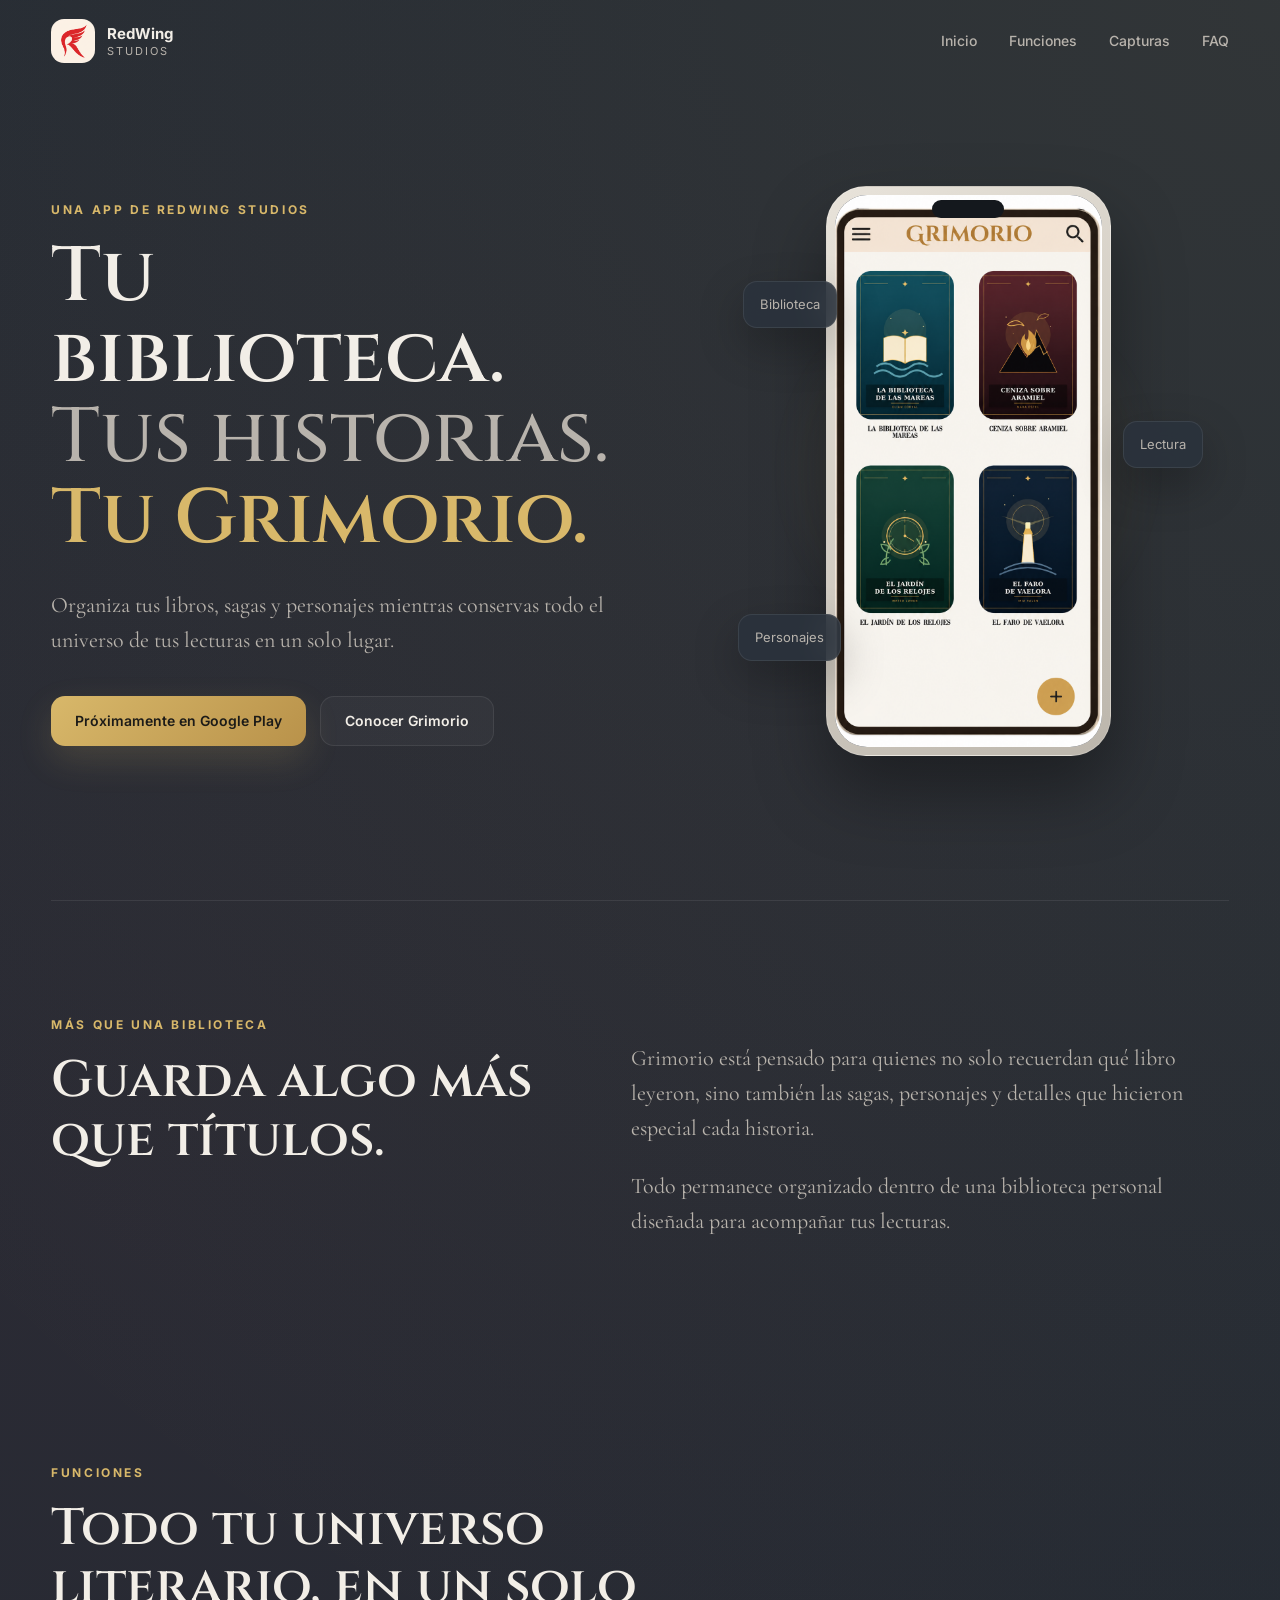
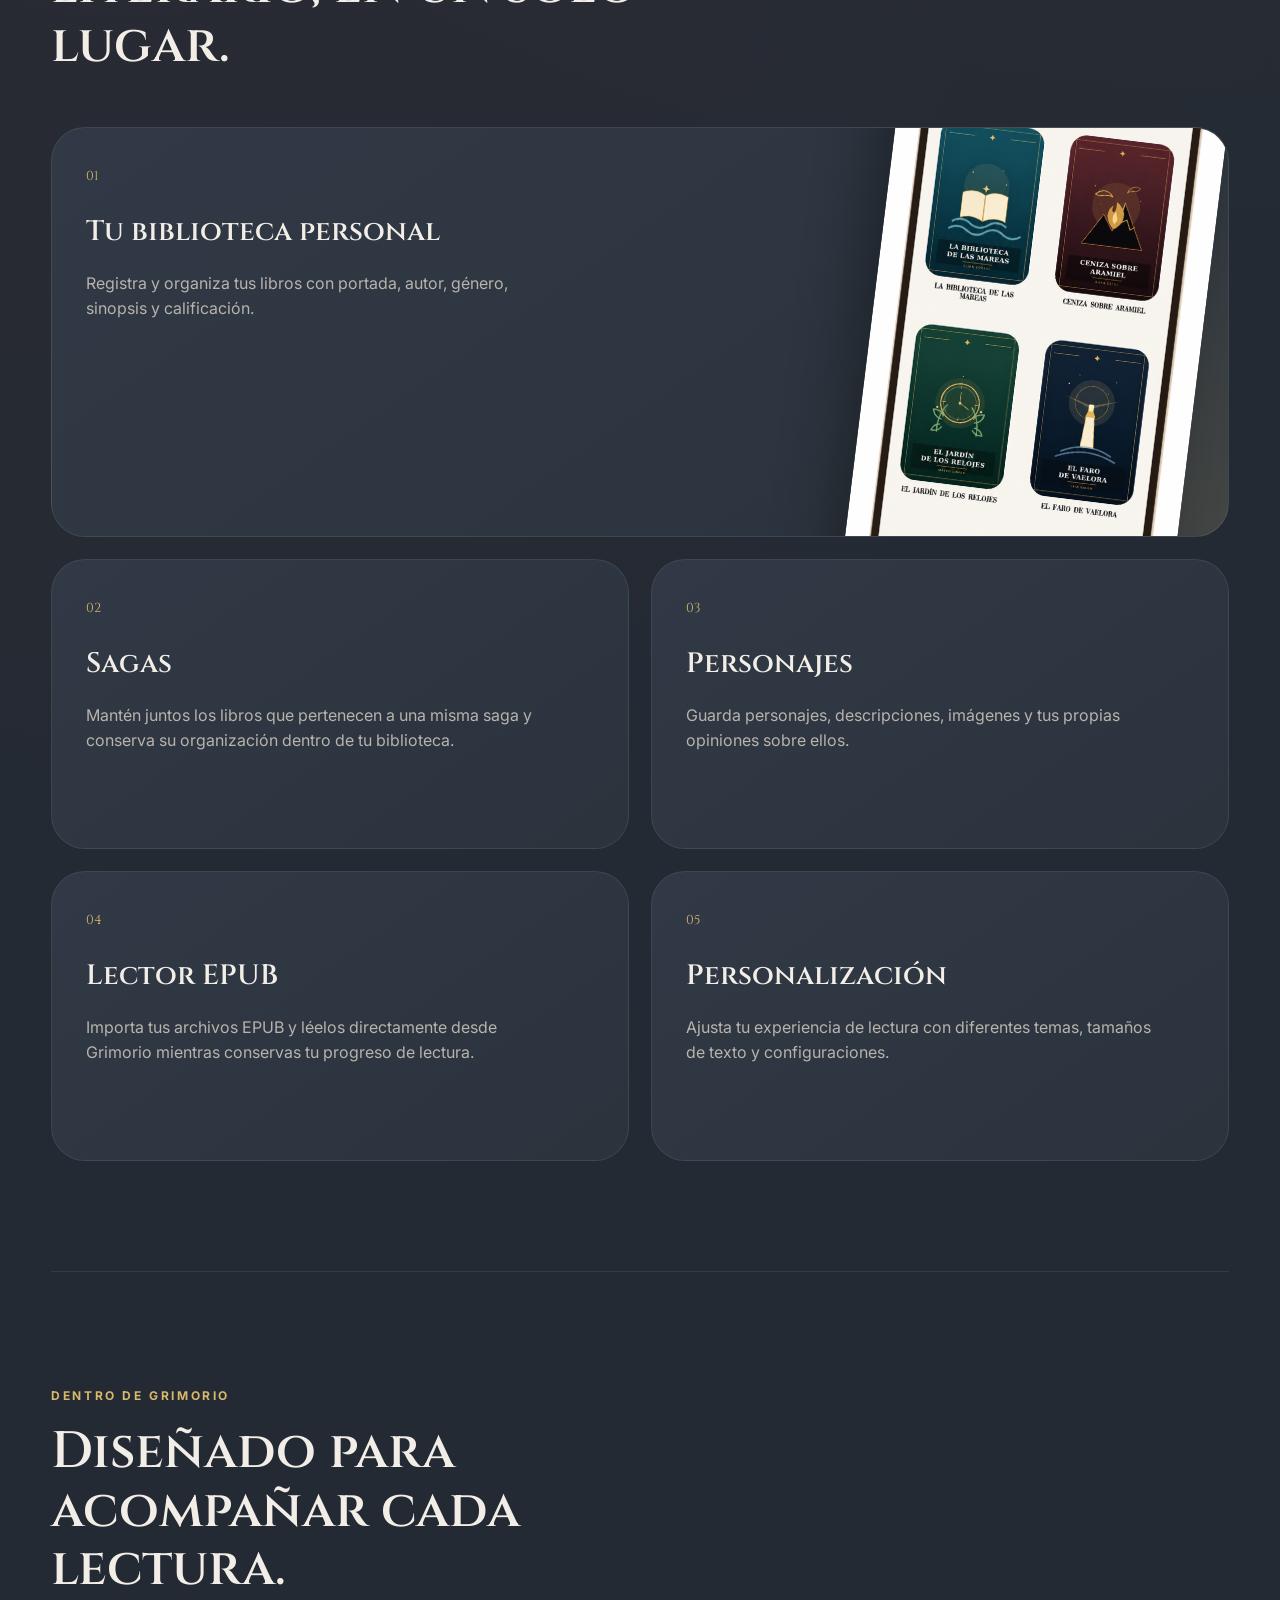
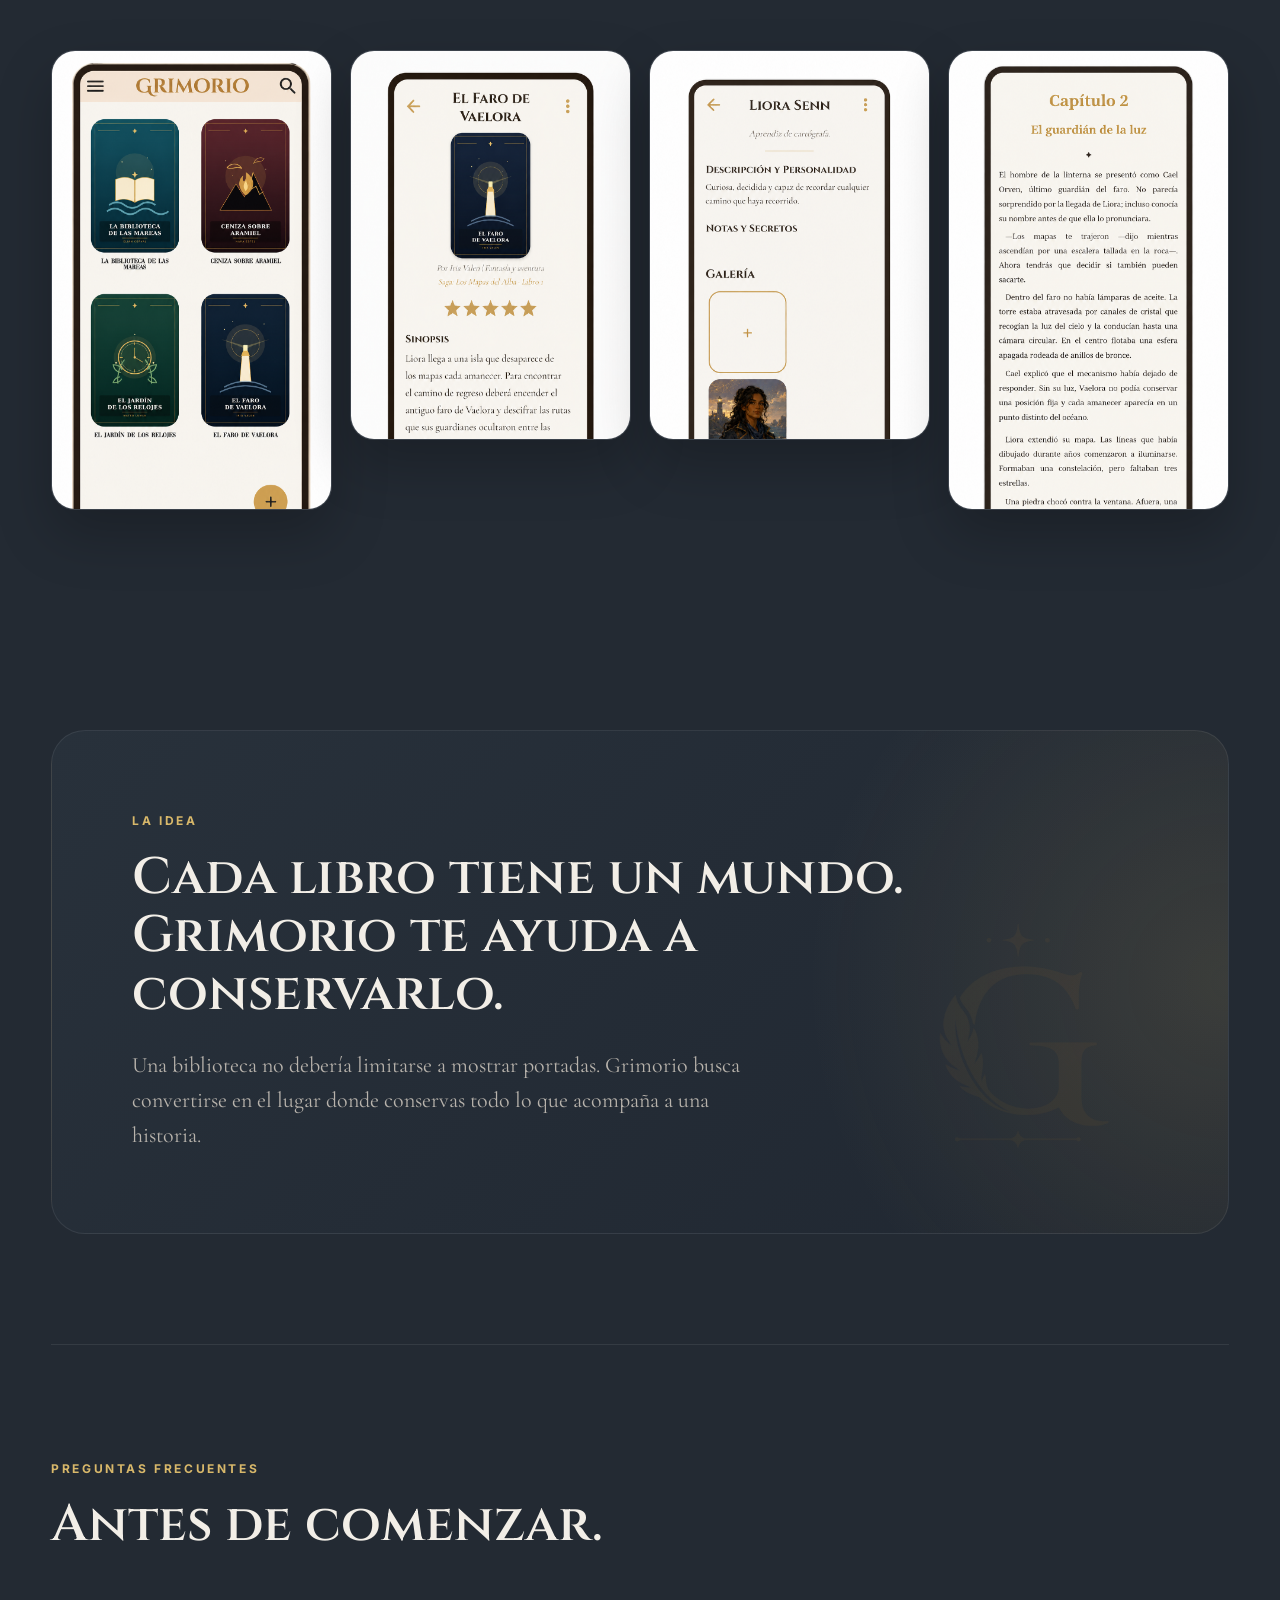
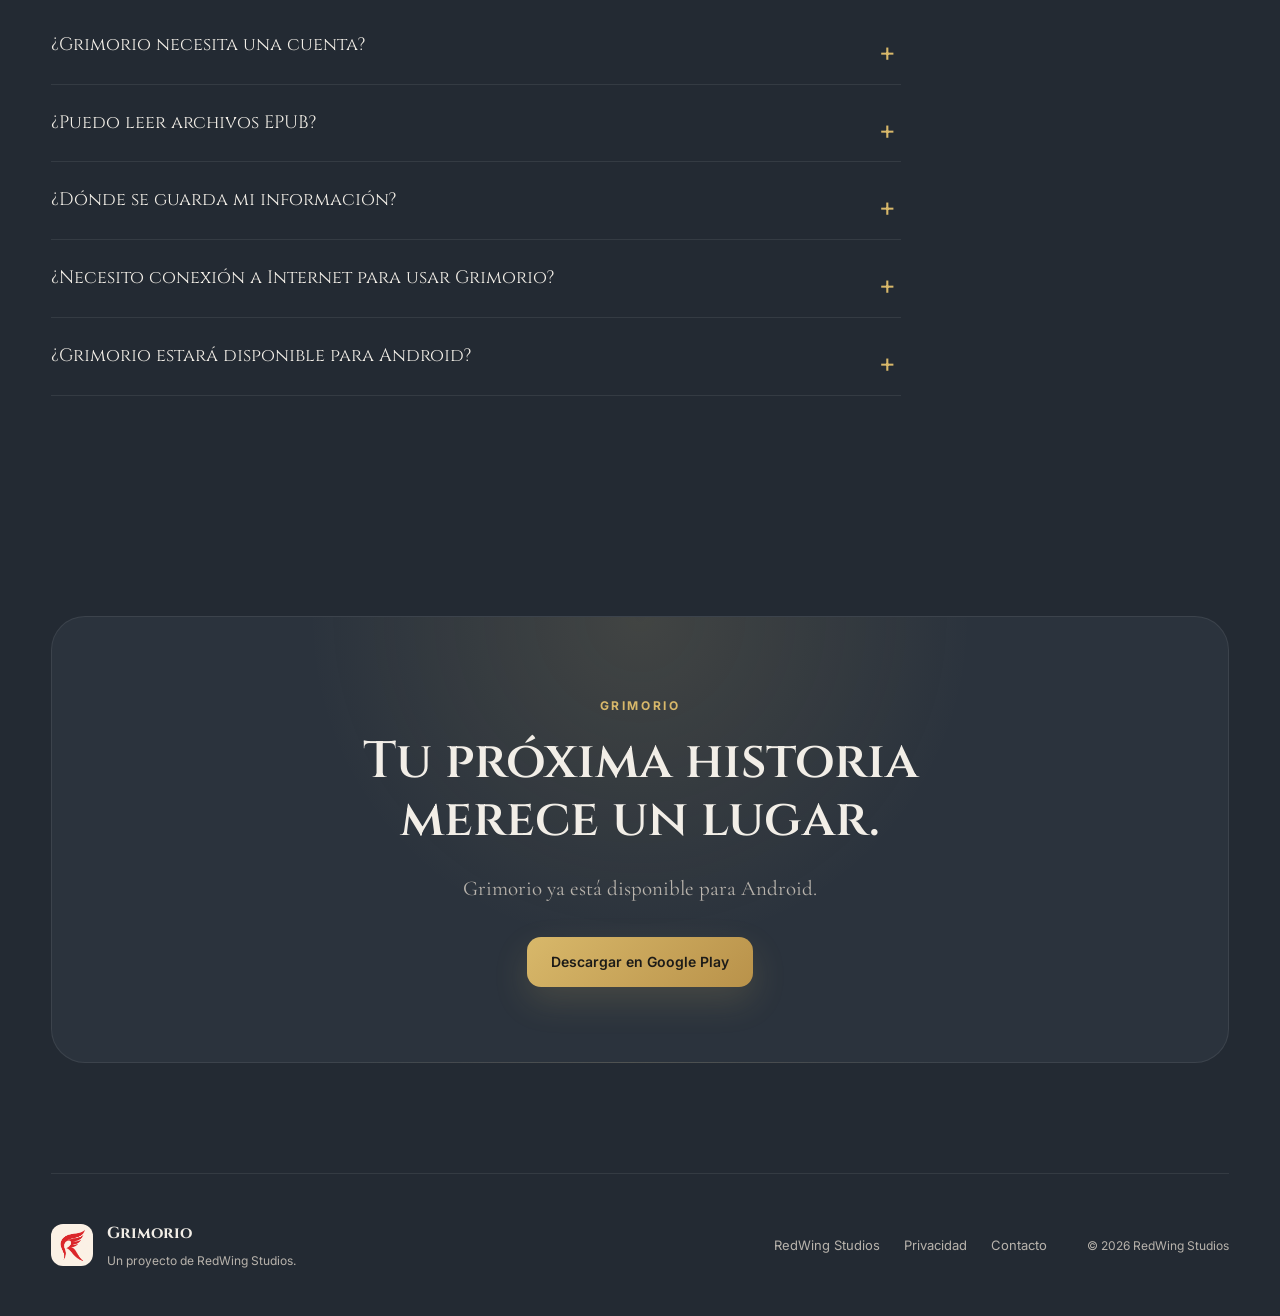
==== grimorio/index.html @ 54a21e0b "Primer commit v 1.0.1" ====
<!DOCTYPE html>
<html lang="es">

<head>

    <meta charset="UTF-8">

    <meta
        name="viewport"
        content="width=device-width, initial-scale=1.0"
    >

    <title>Grimorio | RedWing Studios</title>


    <!-- =========================
         SEO
    ========================= -->

    <meta
        name="description"
        content="Grimorio es una biblioteca personal y lector EPUB para Android. Organiza libros, sagas y personajes, guarda tu progreso de lectura, notas, marcadores y resaltados."
    >

    <meta
        name="theme-color"
        content="#232A33"
    >


    <!-- =========================
         OPEN GRAPH
         Se completará cuando
         tengamos la URL pública
    ========================= -->

    <meta
        property="og:title"
        content="Grimorio | RedWing Studios"
    >

    <meta
        property="og:description"
        content="Tu biblioteca personal para organizar libros, sagas y personajes y conservar el universo de tus lecturas."
    >

    <meta
        property="og:type"
        content="website"
    >

    <!--
    Cuando publiquemos la web:

    <meta
        property="og:url"
        content="https://TU-SITIO/grimorio/"
    >

    <meta
        property="og:image"
        content="https://TU-SITIO/src/grimorio_social.png"
    >
    -->


    <!-- =========================
         FAVICON
    ========================= -->

    <!--
    Si tu logo de Grimorio se llama diferente,
    cambia únicamente esta ruta.
    -->

    <link
        rel="icon"
        type="image/png"
        href="../src/icon_app.png"
    >


    <!-- =========================
         CSS
    ========================= -->

    <link
        rel="stylesheet"
        href="../css/grimorio.css"
    >


    <!-- =========================
         GOOGLE FONTS
    ========================= -->

    <link
        rel="preconnect"
        href="https://fonts.googleapis.com"
    >

    <link
        rel="preconnect"
        href="https://fonts.gstatic.com"
        crossorigin
    >

    <link
        href="https://fonts.googleapis.com/css2?family=Cinzel:wght@500;600;700&family=Cormorant+Garamond:wght@400;500;600&family=Inter:wght@400;500;600&display=swap"
        rel="stylesheet"
    >

</head>



<body>


<!-- =========================
     NAVBAR
========================= -->

<header class="grimorio-navbar">


    <a
        href="../index.html"
        class="studio-brand"
        aria-label="Volver a RedWing Studios"
    >

        <img
            src="../src/redwing_logo.png"
            alt="Logotipo de RedWing Studios"
        >


        <div>

            <span class="studio-name">
                RedWing
            </span>

            <span class="studio-subtitle">
                Studios
            </span>

        </div>

    </a>



    <nav
        class="grimorio-nav-links"
        id="grimorioNavigation"
        aria-label="Navegación de Grimorio"
    >

        <a href="#inicio">
            Inicio
        </a>

        <a href="#funciones">
            Funciones
        </a>

        <a href="#capturas">
            Capturas
        </a>

        <a href="#faq">
            FAQ
        </a>

    </nav>



    <button
        class="grimorio-menu-button"
        id="grimorioMenuButton"
        type="button"
        aria-label="Abrir menú"
        aria-controls="grimorioNavigation"
        aria-expanded="false"
    >
        ☰
    </button>


</header>



<main>


    <!-- =========================
         HERO
    ========================= -->

    <section
        class="grimorio-hero"
        id="inicio"
    >


        <div class="grimorio-hero-copy">


            <span class="grimorio-eyebrow">
                UNA APP DE REDWING STUDIOS
            </span>


            <h1>

                Tu biblioteca.

                <span>
                    Tus historias.
                </span>

                <strong>
                    Tu Grimorio.
                </strong>

            </h1>


            <p>
                Organiza tus libros, sagas y personajes mientras conservas
                todo el universo de tus lecturas en un solo lugar.
            </p>


            <div class="grimorio-actions">


                <!--
                Por ahora es un span y no un enlace.
                Así no manda al inicio al hacer clic.
                -->

                <span
                    class="grimorio-button primary coming-soon"
                    aria-label="Grimorio estará disponible próximamente en Google Play"
                >
                    Próximamente en Google Play
                </span>


                <a
                    href="#funciones"
                    class="grimorio-button secondary"
                >
                    Conocer Grimorio
                </a>


            </div>

        </div>



        <div class="grimorio-hero-visual">


            <div class="phone-frame">


                <div class="phone-screen">

                    <img
                        class="grimorio-screenshot"
                        src="../src/biblioteca_grimorio.png"
                        alt="Pantalla de biblioteca principal de Grimorio"
                    >

                </div>


            </div>



            <div
                class="floating-tag tag-library"
                aria-hidden="true"
            >
                Biblioteca
            </div>


            <div
                class="floating-tag tag-reading"
                aria-hidden="true"
            >
                Lectura
            </div>


            <div
                class="floating-tag tag-characters"
                aria-hidden="true"
            >
                Personajes
            </div>


        </div>


    </section>



    <!-- =========================
         INTRO
    ========================= -->

    <section class="grimorio-section intro-section">


        <div class="intro-grid">


            <div>


                <span class="grimorio-eyebrow">
                    MÁS QUE UNA BIBLIOTECA
                </span>


                <h2>
                    Guarda algo más
                    que títulos.
                </h2>


            </div>



            <div class="intro-copy">


                <p>
                    Grimorio está pensado para quienes no solo recuerdan
                    qué libro leyeron, sino también las sagas, personajes
                    y detalles que hicieron especial cada historia.
                </p>


                <p>
                    Todo permanece organizado dentro de una biblioteca
                    personal diseñada para acompañar tus lecturas.
                </p>


            </div>


        </div>


    </section>



    <!-- =========================
         FUNCIONES
    ========================= -->

    <section
        class="grimorio-section features-section"
        id="funciones"
    >


        <div class="section-heading">


            <span class="grimorio-eyebrow">
                FUNCIONES
            </span>


            <h2>
                Todo tu universo literario,
                en un solo lugar.
            </h2>


        </div>



        <div class="features-grid">


            <!-- BIBLIOTECA -->

            <article class="feature-card feature-main">


                <span class="feature-number">
                    01
                </span>


                <h3>
                    Tu biblioteca personal
                </h3>


                <p>
                    Registra y organiza tus libros con portada, autor,
                    género, sinopsis y calificación.
                </p>


                <div class="feature-image">

                    <img
                        src="../src/biblioteca_grimorio.png"
                        alt="Biblioteca personal de Grimorio"
                        loading="lazy"
                    >

                </div>


            </article>



            <!-- SAGAS -->

            <article class="feature-card">


                <span class="feature-number">
                    02
                </span>


                <h3>
                    Sagas
                </h3>


                <p>
                    Mantén juntos los libros que pertenecen a una misma saga
                    y conserva su organización dentro de tu biblioteca.
                </p>


            </article>



            <!-- PERSONAJES -->

            <article class="feature-card">


                <span class="feature-number">
                    03
                </span>


                <h3>
                    Personajes
                </h3>


                <p>
                    Guarda personajes, descripciones, imágenes y tus propias
                    opiniones sobre ellos.
                </p>


            </article>



            <!-- LECTOR EPUB -->

            <article class="feature-card">


                <span class="feature-number">
                    04
                </span>


                <h3>
                    Lector EPUB
                </h3>


                <p>
                    Importa tus archivos EPUB y léelos directamente desde
                    Grimorio mientras conservas tu progreso de lectura.
                </p>


            </article>



            <!-- PERSONALIZACIÓN -->

            <article class="feature-card">


                <span class="feature-number">
                    05
                </span>


                <h3>
                    Personalización
                </h3>


                <p>
                    Ajusta tu experiencia de lectura con diferentes temas,
                    tamaños de texto y configuraciones.
                </p>


            </article>


        </div>


    </section>



    <!-- =========================
         CAPTURAS
    ========================= -->

    <section
        class="grimorio-section screenshots-section"
        id="capturas"
    >


        <div class="section-heading">


            <span class="grimorio-eyebrow">
                DENTRO DE GRIMORIO
            </span>


            <h2>
                Diseñado para acompañar
                cada lectura.
            </h2>


        </div>



        <div class="screenshots-grid">


            <!-- BIBLIOTECA -->

            <figure class="screenshot-card tall">

                <img
                    src="../src/biblioteca_grimorio.png"
                    alt="Pantalla de biblioteca de Grimorio"
                    loading="lazy"
                >

            </figure>



            <!-- DETALLE DE LIBRO -->

            <figure class="screenshot-card">

                <img
                    src="../src/detalle_libro_grimorio.png"
                    alt="Pantalla de detalles de un libro en Grimorio"
                    loading="lazy"
                >

            </figure>



            <!-- PERSONAJES -->

            <figure class="screenshot-card">

                <img
                    src="../src/personajes_grimorio.png"
                    alt="Pantalla de personajes de Grimorio"
                    loading="lazy"
                >

            </figure>



            <!-- LECTOR EPUB -->

            <figure class="screenshot-card tall">

                <img
                    src="../src/lector_epub_grimorio.png"
                    alt="Lector EPUB de Grimorio"
                    loading="lazy"
                >

            </figure>


        </div>


    </section>



    <!-- =========================
         FILOSOFÍA
    ========================= -->

    <section class="grimorio-section philosophy-section">


        <div class="philosophy-box">


            <span class="grimorio-eyebrow">
                LA IDEA
            </span>


            <h2>
                Cada libro tiene un mundo.
                Grimorio te ayuda a conservarlo.
            </h2>


            <p>
                Una biblioteca no debería limitarse a mostrar portadas.
                Grimorio busca convertirse en el lugar donde conservas
                todo lo que acompaña a una historia.
            </p>


        </div>


    </section>



    <!-- =========================
         FAQ
    ========================= -->

    <section
        class="grimorio-section faq-section"
        id="faq"
    >


        <div class="section-heading">


            <span class="grimorio-eyebrow">
                PREGUNTAS FRECUENTES
            </span>


            <h2>
                Antes de comenzar.
            </h2>


        </div>



        <div class="faq-list">


            <details>

                <summary>
                    ¿Grimorio necesita una cuenta?
                </summary>

                <p>
                    No. Grimorio funciona de manera local y actualmente
                    no requiere crear una cuenta.
                </p>

            </details>



            <details>

                <summary>
                    ¿Puedo leer archivos EPUB?
                </summary>

                <p>
                    Sí. Puedes importar archivos EPUB y utilizarlos
                    directamente dentro del lector de Grimorio.
                </p>

            </details>



            <details>

                <summary>
                    ¿Dónde se guarda mi información?
                </summary>

                <p>
                    La biblioteca, los libros, personajes, notas, marcadores,
                    resaltados y demás información creada en Grimorio se
                    almacenan principalmente de forma local en tu dispositivo.
                </p>

            </details>



            <details>

                <summary>
                    ¿Necesito conexión a Internet para usar Grimorio?
                </summary>

                <p>
                    Las funciones principales de tu biblioteca y lector
                    funcionan con la información almacenada localmente.
                    Algunas funciones o servicios externos pueden requerir
                    conexión a Internet.
                </p>

            </details>



            <details>

                <summary>
                    ¿Grimorio estará disponible para Android?
                </summary>

                <p>
                    Sí. Grimorio está desarrollado inicialmente para Android.
                </p>

            </details>


        </div>


    </section>



    <!-- =========================
         CTA FINAL
    ========================= -->

    <section class="grimorio-section final-cta">


        <div class="final-cta-box">


            <span class="grimorio-eyebrow">
                GRIMORIO
            </span>


            <h2>
                Tu próxima historia
                merece un lugar.
            </h2>


            <p>
                Grimorio ya está disponible para Android.
            </p>


            <a
    href="https://play.google.com/store/apps/details?id=com.grimorio.redwingstudios"
    class="grimorio-button primary"
    target="_blank"
    rel="noopener noreferrer"
>
    Descargar en Google Play
</a>


        </div>


    </section>


</main>



<!-- =========================
     FOOTER
========================= -->

<footer class="grimorio-footer">


    <div class="grimorio-footer-brand">


        <a
            href="../index.html"
            aria-label="Ir a RedWing Studios"
        >

            <img
                src="../src/redwing_logo.png"
                alt="Logotipo de RedWing Studios"
                loading="lazy"
            >

        </a>


        <div>

            <strong>
                Grimorio
            </strong>

            <p>
                Un proyecto de RedWing Studios.
            </p>

        </div>


    </div>



    <div class="grimorio-footer-links">


        <a href="../index.html">
            RedWing Studios
        </a>


        <a href="../privacidad/grimorio.html">
            Privacidad
        </a>


        <a href="mailto:redwingstudios805@gmail.com">
            Contacto
        </a>


    </div>



    <p class="grimorio-copyright">
        © 2026 RedWing Studios
    </p>


</footer>



<script src="../js/main.js"></script>


</body>

</html>
---- css/grimorio.css ----
/* =========================
   VARIABLES
========================= */

:root {
    --grimorio-bg-main: #232a33;
    --grimorio-bg-secondary: #2b333d;
    --grimorio-bg-card: #303945;
    --grimorio-bg-deep: #1a2027;

    --grimorio-text-main: #f2eee7;
    --grimorio-text-secondary: #b8b3ac;

    --grimorio-gold: #d8b86a;
    --grimorio-gold-dark: #b9924a;
    --grimorio-gold-soft: rgba(216, 184, 106, 0.14);

    --grimorio-red: #9f2f3f;

    --grimorio-border: rgba(255, 255, 255, 0.08);

    --grimorio-radius-small: 14px;
    --grimorio-radius-medium: 22px;
    --grimorio-radius-large: 34px;

    --grimorio-max-width: 1180px;

    --grimorio-transition: 0.3s ease;
}


/* =========================
   RESET
========================= */

* {
    margin: 0;
    padding: 0;
    box-sizing: border-box;
}

html {
    scroll-behavior: smooth;
}

body {
    min-height: 100vh;

    overflow-x: hidden;

    font-family: "Inter", sans-serif;

    color: var(--grimorio-text-main);

    background:
        radial-gradient(
            circle at top right,
            rgba(216, 184, 106, 0.08),
            transparent 30%
        ),
        radial-gradient(
            circle at 10% 20%,
            rgba(159, 47, 63, 0.06),
            transparent 28%
        ),
        var(--grimorio-bg-main);

    line-height: 1.6;
}

a {
    text-decoration: none;
    color: inherit;
}

img {
    display: block;
    max-width: 100%;
}

button {
    font-family: inherit;
}

a,
button {
    -webkit-tap-highlight-color: transparent;
}


/* =========================
   ACCESIBILIDAD
========================= */

a:focus-visible,
button:focus-visible,
summary:focus-visible {
    outline: 2px solid var(--grimorio-gold);
    outline-offset: 4px;
}

section {
    scroll-margin-top: 30px;
}


/* =========================
   NAVBAR
========================= */

.grimorio-navbar {
    width: min(92%, var(--grimorio-max-width));
    height: 82px;

    margin: 0 auto;

    display: flex;
    align-items: center;
    justify-content: space-between;

    position: relative;

    z-index: 100;
}


/* =========================
   REDWING BRAND
========================= */

.studio-brand {
    display: flex;
    align-items: center;

    gap: 12px;
}

.studio-brand img {
    width: 44px;
    height: 44px;

    flex-shrink: 0;

    object-fit: contain;

    border-radius: 13px;
}

.studio-brand > div {
    display: flex;
    flex-direction: column;

    line-height: 1;
}

.studio-name {
    font-size: 15px;
    font-weight: 700;
}

.studio-subtitle {
    margin-top: 5px;

    color: var(--grimorio-text-secondary);

    font-size: 11px;

    letter-spacing: 2px;

    text-transform: uppercase;
}


/* =========================
   NAV LINKS
========================= */

.grimorio-nav-links {
    display: flex;
    align-items: center;

    gap: 32px;
}

.grimorio-nav-links a {
    position: relative;

    color: var(--grimorio-text-secondary);

    font-size: 14px;
    font-weight: 500;

    transition:
        color var(--grimorio-transition);
}

.grimorio-nav-links a:hover {
    color: var(--grimorio-gold);
}

.grimorio-nav-links a::after {
    content: "";

    width: 0;
    height: 1px;

    position: absolute;

    left: 0;
    bottom: -5px;

    background: var(--grimorio-gold);

    transition:
        width var(--grimorio-transition);
}

.grimorio-nav-links a:hover::after {
    width: 100%;
}


/* =========================
   MOBILE MENU BUTTON
========================= */

.grimorio-menu-button {
    width: 42px;
    height: 42px;

    display: none;

    justify-content: center;
    align-items: center;

    border: 1px solid transparent;

    border-radius: 12px;

    background: transparent;

    color: var(--grimorio-text-main);

    font-size: 25px;

    cursor: pointer;

    transition:
        background var(--grimorio-transition),
        border-color var(--grimorio-transition);
}

.grimorio-menu-button:hover {
    background: rgba(255, 255, 255, 0.04);

    border-color: var(--grimorio-border);
}


/* =========================
   HERO
========================= */

.grimorio-hero {
    width: min(92%, var(--grimorio-max-width));

    min-height: calc(100vh - 82px);

    margin: 0 auto;

    display: grid;
    grid-template-columns: 1.05fr 0.95fr;

    align-items: center;

    gap: 80px;

    padding: 70px 0 110px;
}


/* =========================
   HERO COPY
========================= */

.grimorio-hero-copy {
    max-width: 650px;
}

.grimorio-eyebrow {
    display: inline-block;

    margin-bottom: 18px;

    color: var(--grimorio-gold);

    font-size: 12px;
    font-weight: 700;

    letter-spacing: 2.6px;
}

.grimorio-hero h1 {
    font-family: "Cinzel", serif;

    font-size: clamp(48px, 6vw, 78px);

    line-height: 1.05;

    font-weight: 600;
}

.grimorio-hero h1 span {
    display: block;

    color: var(--grimorio-text-secondary);

    font-weight: 500;
}

.grimorio-hero h1 strong {
    display: block;

    color: var(--grimorio-gold);

    font-weight: 600;
}

.grimorio-hero-copy > p {
    max-width: 590px;

    margin-top: 28px;

    color: var(--grimorio-text-secondary);

    font-family: "Cormorant Garamond", serif;

    font-size: 22px;
}


/* =========================
   BUTTONS
========================= */

.grimorio-actions {
    display: flex;
    flex-wrap: wrap;

    gap: 14px;

    margin-top: 38px;
}

.grimorio-button {
    min-height: 50px;

    padding: 0 24px;

    display: inline-flex;
    justify-content: center;
    align-items: center;

    border-radius: 14px;

    font-size: 14px;
    font-weight: 600;

    transition:
        transform var(--grimorio-transition),
        background var(--grimorio-transition),
        border-color var(--grimorio-transition),
        box-shadow var(--grimorio-transition);
}

.grimorio-button.primary {
    color: #1c1b18;

    background:
        linear-gradient(
            135deg,
            var(--grimorio-gold),
            var(--grimorio-gold-dark)
        );

    box-shadow:
        0 14px 35px rgba(216, 184, 106, 0.16);
}

a.grimorio-button.primary:hover {
    transform: translateY(-3px);

    box-shadow:
        0 18px 42px rgba(216, 184, 106, 0.24);
}

.grimorio-button.secondary {
    border: 1px solid var(--grimorio-border);

    background: rgba(255, 255, 255, 0.03);

    color: var(--grimorio-text-main);
}

.grimorio-button.secondary:hover {
    background: rgba(255, 255, 255, 0.07);

    border-color: rgba(255, 255, 255, 0.13);
}


/* Botón visual mientras Grimorio no esté publicado */

.coming-soon {
    cursor: default;
    user-select: none;
}


/* =========================
   HERO VISUAL
========================= */

.grimorio-hero-visual {
    width: 100%;
    max-width: 520px;

    min-height: 620px;

    margin: 0 auto;

    position: relative;

    display: flex;
    justify-content: center;
    align-items: center;
}


/* GLOW */

.grimorio-hero-visual::before {
    content: "";

    width: 390px;
    height: 390px;

    position: absolute;

    border-radius: 50%;

    background:
        radial-gradient(
            circle,
            rgba(216, 184, 106, 0.18),
            rgba(216, 184, 106, 0.05) 45%,
            transparent 70%
        );

    filter: blur(8px);

    pointer-events: none;
}


/* =========================
   PHONE
========================= */

.phone-frame {
    width: 285px;
    height: 570px;

    padding: 8px;

    position: relative;

    z-index: 2;

    border-radius: 40px;

    background:
        linear-gradient(
            145deg,
            #e8e3da,
            #bcb6ac
        );

    border:
        1px solid rgba(255, 255, 255, 0.16);

    box-shadow:
        0 35px 70px rgba(0, 0, 0, 0.35);
}


/* Cámara / bocina superior */

.phone-frame::before {
    content: "";

    width: 72px;
    height: 18px;

    position: absolute;

    top: 13px;
    left: 50%;

    transform: translateX(-50%);

    z-index: 4;

    border-radius: 999px;

    background: #14181d;
}

.phone-screen {
    width: 100%;
    height: 100%;

    overflow: hidden;

    border-radius: 32px;

    background: var(--grimorio-bg-secondary);
}

.grimorio-screenshot {
    width: 100%;
    height: 100%;

    object-fit: cover;
    object-position: top center;
}


/* =========================
   FLOATING TAGS
========================= */

.floating-tag {
    position: absolute;

    z-index: 3;

    padding: 12px 16px;

    border-radius: 14px;

    color: var(--grimorio-text-secondary);

    background:
        rgba(43, 51, 61, 0.86);

    backdrop-filter: blur(16px);
    -webkit-backdrop-filter: blur(16px);

    border:
        1px solid var(--grimorio-border);

    box-shadow:
        0 18px 45px rgba(0, 0, 0, 0.26);

    font-size: 13px;
}

.tag-library {
    top: 120px;
    left: 35px;
}

.tag-reading {
    top: 260px;
    right: 25px;
}

.tag-characters {
    left: 30px;
    bottom: 120px;
}


/* =========================
   GENERAL SECTIONS
========================= */

.grimorio-section {
    width: min(92%, var(--grimorio-max-width));

    margin: 0 auto;

    padding: 110px 0;
}

.section-heading {
    max-width: 710px;

    margin-bottom: 52px;
}

.section-heading h2,
.intro-grid h2,
.philosophy-box h2,
.final-cta-box h2 {
    font-family: "Cinzel", serif;

    font-size: clamp(35px, 4vw, 54px);

    line-height: 1.14;

    font-weight: 600;
}


/* =========================
   INTRO
========================= */

.intro-section {
    border-top:
        1px solid var(--grimorio-border);
}

.intro-grid {
    display: grid;

    grid-template-columns:
        0.9fr 1.1fr;

    gap: 90px;

    align-items: start;
}

.intro-copy {
    padding-top: 30px;
}

.intro-copy p {
    color: var(--grimorio-text-secondary);

    font-family:
        "Cormorant Garamond",
        serif;

    font-size: 22px;
}

.intro-copy p + p {
    margin-top: 22px;
}


/* =========================
   FEATURES
========================= */

.features-grid {
    display: grid;

    grid-template-columns:
        repeat(2, 1fr);

    gap: 22px;
}

.feature-card {
    min-height: 290px;

    position: relative;

    padding: 34px;

    overflow: hidden;

    border-radius:
        var(--grimorio-radius-large);

    border:
        1px solid var(--grimorio-border);

    background:
        linear-gradient(
            145deg,
            var(--grimorio-bg-card),
            var(--grimorio-bg-secondary)
        );

    transition:
        transform var(--grimorio-transition),
        border-color var(--grimorio-transition);
}

.feature-card:hover {
    transform: translateY(-5px);

    border-color:
        rgba(216, 184, 106, 0.19);
}

.feature-main {
    grid-column: span 2;

    min-height: 410px;

    background:
        radial-gradient(
            circle at bottom right,
            rgba(216, 184, 106, 0.14),
            transparent 35%
        ),
        linear-gradient(
            145deg,
            var(--grimorio-bg-card),
            var(--grimorio-bg-secondary)
        );
}

.feature-number {
    color: var(--grimorio-gold);

    font-family: "Cinzel", serif;

    font-size: 13px;
}

.feature-card h3 {
    margin-top: 22px;

    font-family: "Cinzel", serif;

    font-size: 28px;
    font-weight: 600;
}

.feature-card p {
    max-width: 480px;

    margin-top: 16px;

    color: var(--grimorio-text-secondary);
}


/* =========================
   FEATURE IMAGE
========================= */

.feature-image {
    width: 330px;

    position: absolute;

    right: 28px;
    bottom: -100px;

    overflow: hidden;

    transform: rotate(7deg);

    border-radius: 28px;

    box-shadow:
        -20px 30px 55px rgba(0, 0, 0, 0.32);
}

.feature-image img {
    width: 100%;
    height: auto;
}


/* =========================
   SCREENSHOTS
========================= */

.screenshots-section {
    border-top:
        1px solid var(--grimorio-border);
}

.screenshots-grid {
    display: grid;

    grid-template-columns:
        repeat(4, 1fr);

    gap: 18px;

    align-items: start;
}

.screenshot-card {
    height: 390px;

    margin: 0;

    overflow: hidden;

    border-radius: 24px;

    border:
        1px solid var(--grimorio-border);

    background:
        var(--grimorio-bg-secondary);

    box-shadow:
        0 25px 55px rgba(0, 0, 0, 0.22);

    transition:
        transform var(--grimorio-transition),
        border-color var(--grimorio-transition);
}

.screenshot-card:hover {
    transform: translateY(-5px);

    border-color:
        rgba(216, 184, 106, 0.18);
}

.screenshot-card.tall {
    height: 460px;
}

.screenshot-card img {
    width: 100%;
    height: 100%;

    object-fit: cover;
    object-position: top center;
}


/* =========================
   PHILOSOPHY
========================= */

.philosophy-box {
    min-height: 470px;

    padding: 80px;

    display: flex;
    flex-direction: column;
    justify-content: center;

    position: relative;

    overflow: hidden;

    border-radius:
        var(--grimorio-radius-large);

    border:
        1px solid var(--grimorio-border);

    background:
        radial-gradient(
            circle at right,
            rgba(216, 184, 106, 0.14),
            transparent 35%
        ),
        linear-gradient(
            135deg,
            #28313b,
            #202731
        );
}


/* Logo decorativo */

.philosophy-box::after {
    content: "";

    width: 330px;
    height: 330px;

    position: absolute;

    right: 45px;
    bottom: 25px;

    background-image:
        url("../src/icon_app.png");

    background-size: contain;
    background-position: center;
    background-repeat: no-repeat;

    opacity: 0.06;

    pointer-events: none;
}

.philosophy-box h2 {
    max-width: 800px;

    position: relative;

    z-index: 2;
}

.philosophy-box p {
    max-width: 650px;

    margin-top: 24px;

    position: relative;

    z-index: 2;

    color: var(--grimorio-text-secondary);

    font-family:
        "Cormorant Garamond",
        serif;

    font-size: 22px;
}

.philosophy-box .grimorio-eyebrow {
    position: relative;

    z-index: 2;
}


/* =========================
   FAQ
========================= */

.faq-section {
    border-top:
        1px solid var(--grimorio-border);
}

.faq-list {
    max-width: 850px;
}

.faq-list details {
    border-bottom:
        1px solid var(--grimorio-border);
}

.faq-list summary {
    padding: 24px 45px 24px 0;

    position: relative;

    cursor: pointer;

    list-style: none;

    font-family: "Cinzel", serif;

    font-size: 18px;
}

.faq-list summary::-webkit-details-marker {
    display: none;
}

.faq-list summary::after {
    content: "+";

    position: absolute;

    right: 5px;

    color: var(--grimorio-gold);

    font-family: "Inter", sans-serif;

    font-size: 26px;

    transition:
        transform var(--grimorio-transition);
}

.faq-list details[open] summary::after {
    transform: rotate(45deg);
}

.faq-list details p {
    max-width: 680px;

    padding: 0 0 24px;

    color:
        var(--grimorio-text-secondary);
}


/* =========================
   FINAL CTA
========================= */

.final-cta-box {
    padding: 75px;

    text-align: center;

    border-radius:
        var(--grimorio-radius-large);

    border:
        1px solid var(--grimorio-border);

    background:
        radial-gradient(
            circle at center top,
            rgba(216, 184, 106, 0.13),
            transparent 45%
        ),
        var(--grimorio-bg-secondary);
}

.final-cta-box h2 {
    max-width: 760px;

    margin: 0 auto;
}

.final-cta-box p {
    margin:
        22px auto
        32px;

    color:
        var(--grimorio-text-secondary);

    font-family:
        "Cormorant Garamond",
        serif;

    font-size: 21px;
}


/* =========================
   FOOTER
========================= */

.grimorio-footer {
    width:
        min(92%, var(--grimorio-max-width));

    margin: 0 auto;

    padding: 46px 0;

    border-top:
        1px solid var(--grimorio-border);

    display: grid;

    grid-template-columns:
        1fr auto auto;

    align-items: center;

    gap: 40px;
}

.grimorio-footer-brand {
    display: flex;
    align-items: center;

    gap: 14px;
}

.grimorio-footer-brand img {
    width: 42px;
    height: 42px;

    object-fit: contain;

    border-radius: 12px;
}

.grimorio-footer-brand strong {
    font-family: "Cinzel", serif;
}

.grimorio-footer-brand p {
    margin-top: 4px;

    color:
        var(--grimorio-text-secondary);

    font-size: 12px;
}

.grimorio-footer-links {
    display: flex;

    gap: 24px;

    color:
        var(--grimorio-text-secondary);

    font-size: 13px;
}

.grimorio-footer-links a {
    transition:
        color var(--grimorio-transition);
}

.grimorio-footer-links a:hover {
    color: var(--grimorio-gold);
}

.grimorio-copyright {
    color:
        var(--grimorio-text-secondary);

    font-size: 12px;
}


/* =========================
   TABLET
========================= */

@media (max-width: 950px) {

    /* NAV */

    .grimorio-nav-links {
        width: 220px;

        display: none;

        position: absolute;

        top: 72px;
        right: 0;

        padding: 20px;

        flex-direction: column;
        align-items: flex-start;

        gap: 18px;

        border-radius: 18px;

        background:
            rgba(48, 57, 69, 0.97);

        backdrop-filter: blur(16px);
        -webkit-backdrop-filter: blur(16px);

        border:
            1px solid var(--grimorio-border);

        box-shadow:
            0 20px 45px rgba(0, 0, 0, 0.35);
    }

    .grimorio-nav-links.active {
        display: flex;
    }

    .grimorio-nav-links a {
        width: 100%;
    }

    .grimorio-menu-button {
        display: flex;
    }


    /* HERO */

    .grimorio-hero {
        grid-template-columns: 1fr;

        min-height: auto;

        gap: 40px;

        padding-top: 80px;
    }

    .grimorio-hero-visual {
        min-height: 620px;
    }


    /* INTRO */

    .intro-grid {
        grid-template-columns: 1fr;

        gap: 35px;
    }

    .intro-copy {
        padding-top: 0;
    }


    /* FEATURES */

    .features-grid {
        grid-template-columns: 1fr;
    }

    .feature-main {
        grid-column: auto;
    }


    /* SCREENSHOTS */

    .screenshots-grid {
        grid-template-columns:
            repeat(2, 1fr);
    }


    /* FOOTER */

    .grimorio-footer {
        grid-template-columns: 1fr;

        gap: 24px;
    }
}


/* =========================
   MOBILE
========================= */

@media (max-width: 600px) {

    /* NAV */

    .grimorio-navbar {
        height: 72px;
    }

    .studio-brand img {
        width: 40px;
        height: 40px;
    }


    /* HERO */

    .grimorio-hero {
        padding:
            55px 0
            85px;
    }

    .grimorio-hero h1 {
        font-size: 41px;
    }

    .grimorio-hero-copy > p {
        font-size: 19px;
    }

    .grimorio-actions {
        flex-direction: column;
    }

    .grimorio-button {
        width: 100%;
    }


    /* PHONE */

    .grimorio-hero-visual {
        min-height: 520px;
    }

    .grimorio-hero-visual::before {
        width: 300px;
        height: 300px;
    }

    .phone-frame {
        width: 230px;
        height: 470px;

        padding: 7px;

        border-radius: 34px;
    }

    .phone-frame::before {
        width: 60px;
        height: 15px;

        top: 11px;
    }

    .phone-screen {
        border-radius: 27px;
    }


    /* FLOATING TAGS */

    .floating-tag {
        padding: 9px 12px;

        font-size: 11px;
    }

    .tag-library {
        top: 80px;
        left: 0;
    }

    .tag-reading {
        top: 210px;
        right: 0;
    }

    .tag-characters {
        left: 0;
        bottom: 75px;
    }


    /* GENERAL */

    .grimorio-section {
        padding: 80px 0;
    }


    /* FEATURES */

    .feature-card {
        padding: 27px;
    }

    .feature-main {
        min-height: 490px;
    }

    .feature-image {
        width: 240px;

        right: -15px;
        bottom: -40px;
    }


    /* SCREENSHOTS */

    .screenshots-grid {
        grid-template-columns: 1fr;
    }

    .screenshot-card,
    .screenshot-card.tall {
        height: 520px;
    }


    /* PHILOSOPHY */

    .philosophy-box {
        min-height: 420px;

        padding: 48px 26px;
    }

    .philosophy-box::after {
        width: 230px;
        height: 230px;

        right: -25px;
        bottom: 10px;
    }


    /* FINAL CTA */

    .final-cta-box {
        padding: 50px 24px;
    }


    /* FOOTER */

    .grimorio-footer-links {
        flex-wrap: wrap;
    }
}


/* =========================
   VERY SMALL DEVICES
========================= */

@media (max-width: 380px) {

    .grimorio-hero h1 {
        font-size: 36px;
    }

    .phone-frame {
        width: 210px;
        height: 430px;
    }

    .floating-tag {
        font-size: 10px;
    }

    .screenshot-card,
    .screenshot-card.tall {
        height: 470px;
    }
}


/* =========================
   REDUCED MOTION
========================= */

@media (prefers-reduced-motion: reduce) {

    html {
        scroll-behavior: auto;
    }

    *,
    *::before,
    *::after {
        transition-duration: 0.01ms !important;
        animation-duration: 0.01ms !important;
        animation-iteration-count: 1 !important;
    }
}
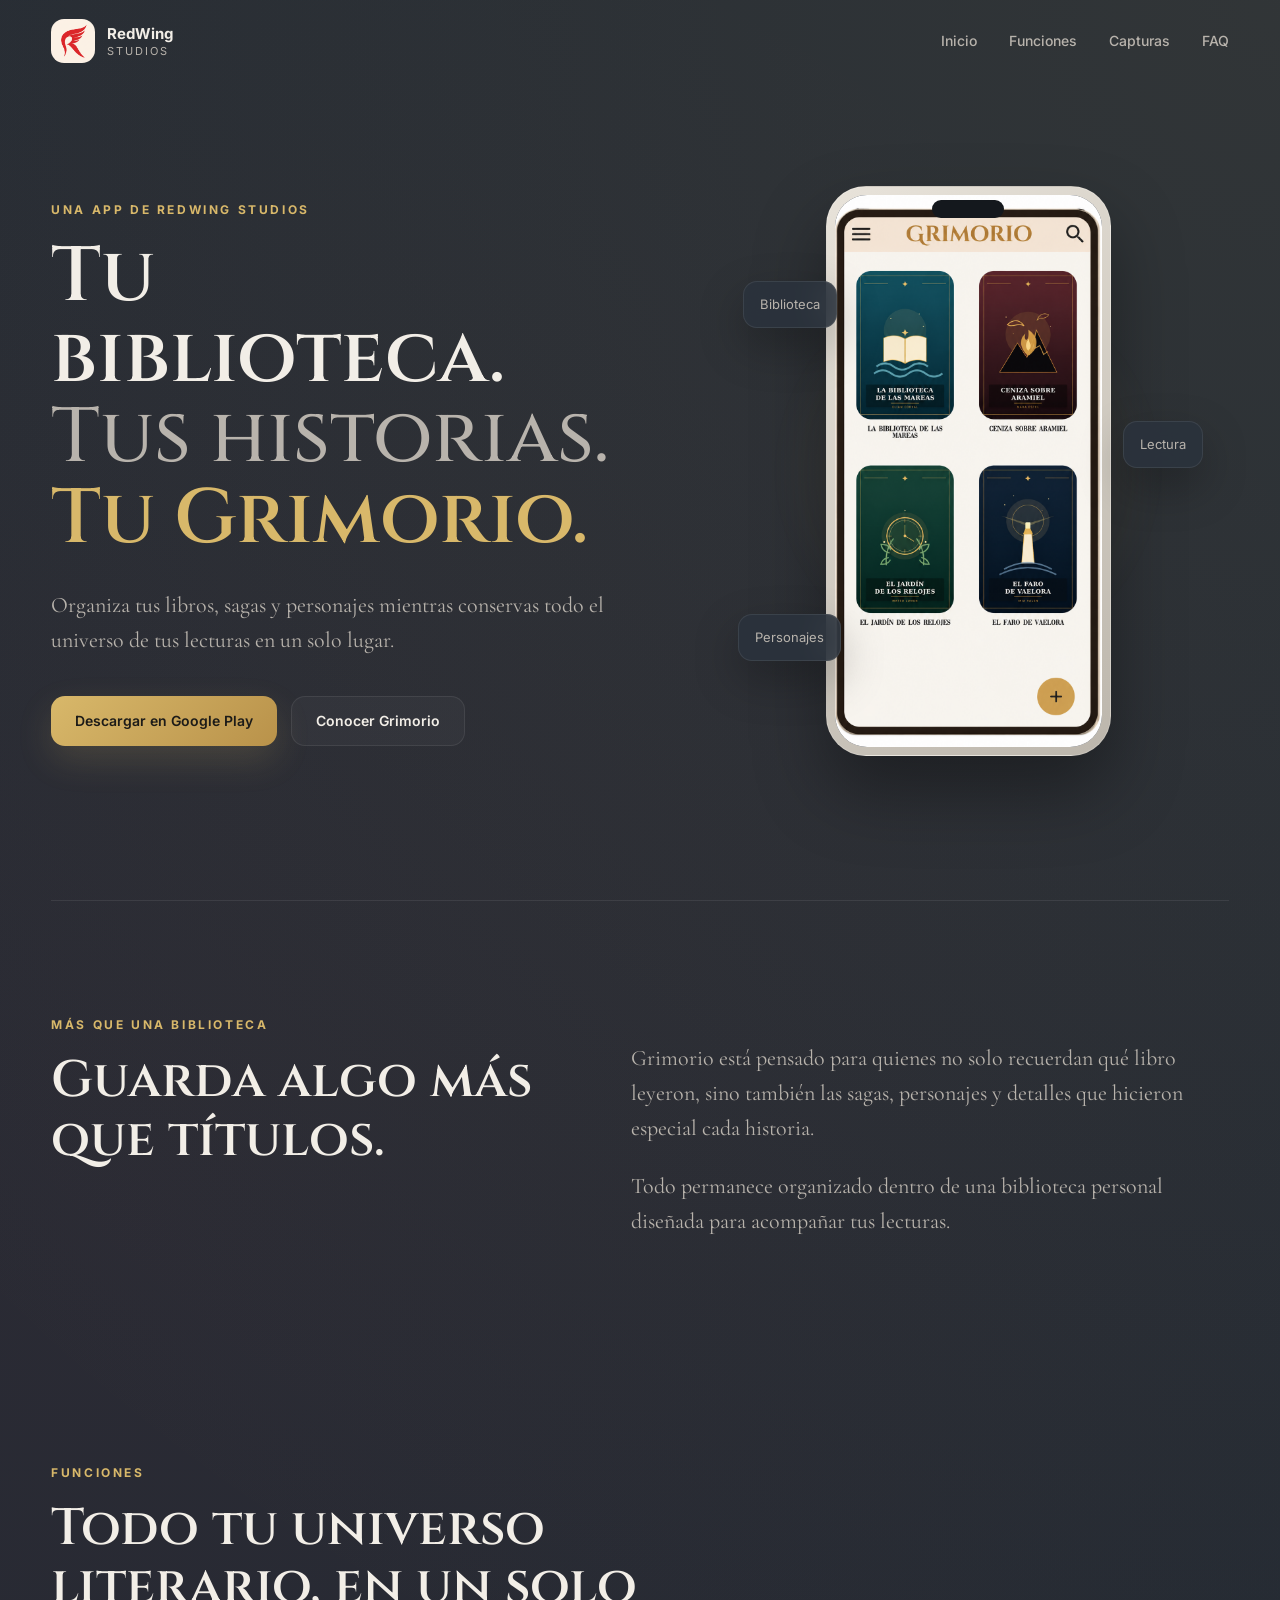
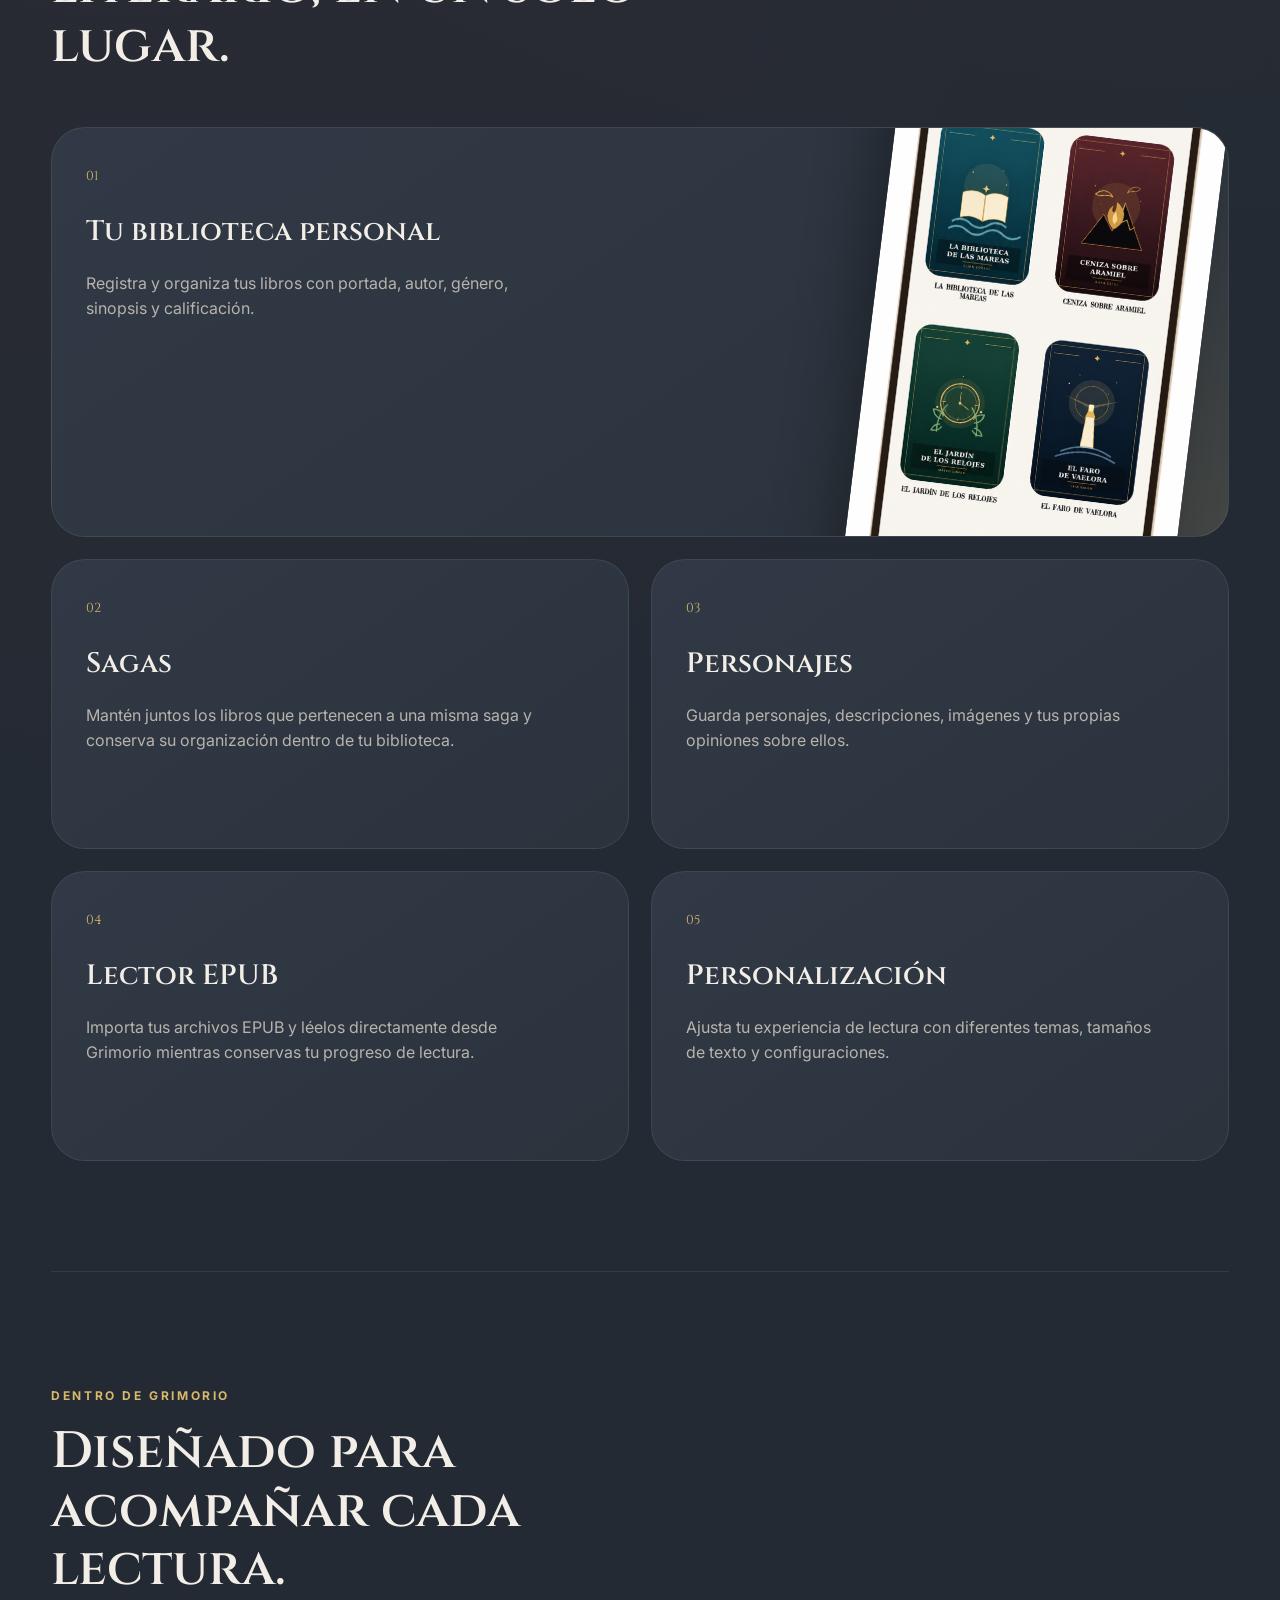
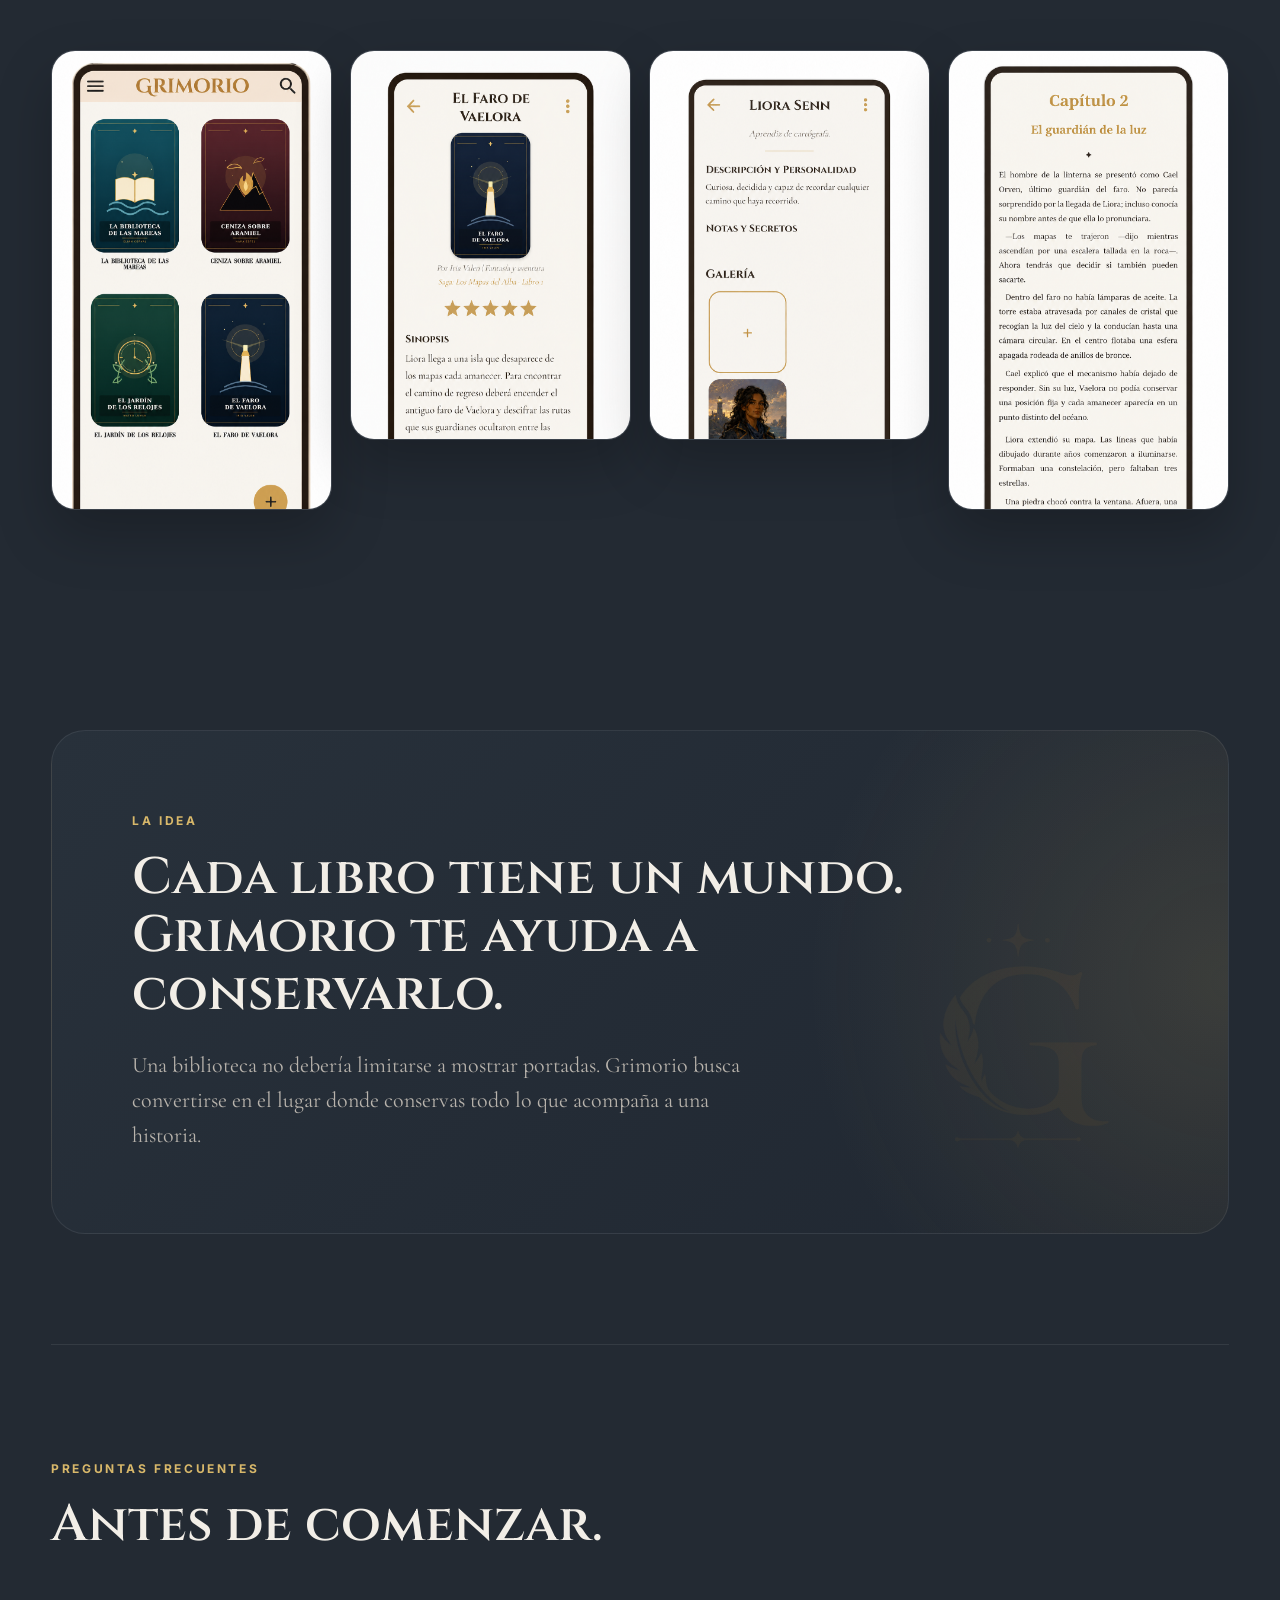
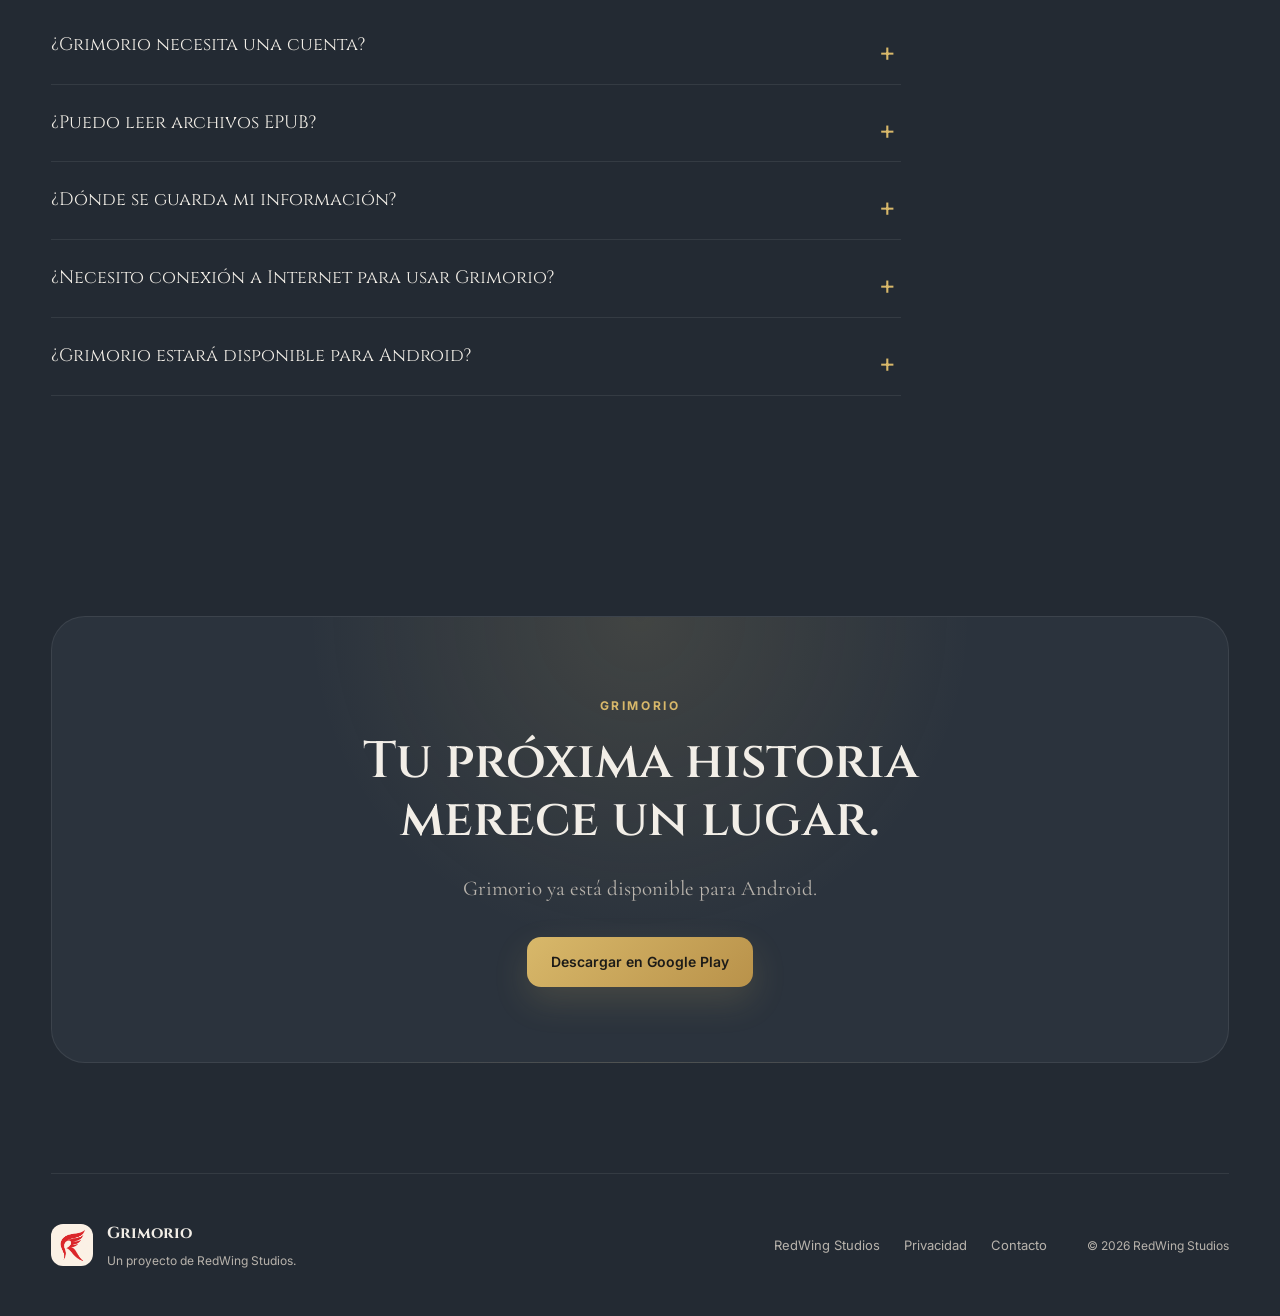
==== commit 511627bc: "Update index.html" ====
--- a/grimorio/index.html
+++ b/grimorio/index.html
@@ -244,12 +244,14 @@
                 Así no manda al inicio al hacer clic.
                 -->
 
-                <span
-                    class="grimorio-button primary coming-soon"
-                    aria-label="Grimorio estará disponible próximamente en Google Play"
-                >
-                    Próximamente en Google Play
-                </span>
+                <a
+    href="https://play.google.com/store/apps/details?id=com.grimorio.redwingstudios"
+    class="grimorio-button primary"
+    target="_blank"
+    rel="noopener noreferrer"
+>
+    Descargar en Google Play
+</a>
 
 
                 <a
@@ -909,4 +911,4 @@
 
 </body>
 
-</html>+</html>
